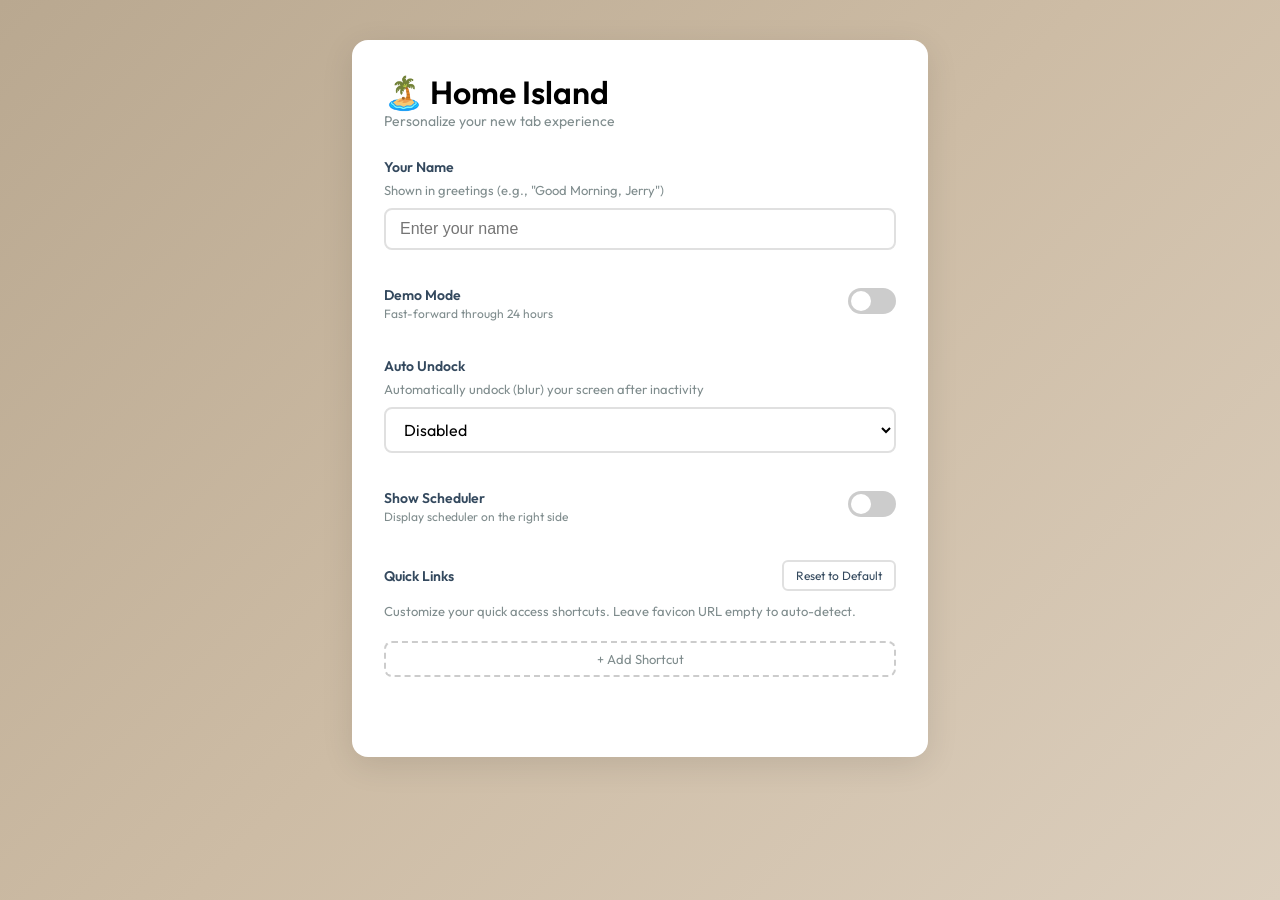
==== options.html @ 2af4ab64 "v1.2.5" ====
<!DOCTYPE html>
<html lang="en">
<head>
    <meta charset="UTF-8">
    <meta name="viewport" content="width=device-width, initial-scale=1.0">
    <link rel="stylesheet" href="styles/options.css">
    <link rel="preconnect" href="https://fonts.googleapis.com">
    <link rel="preconnect" href="https://fonts.gstatic.com" crossorigin>
    <link href="https://fonts.googleapis.com/css2?family=Outfit:wght@100..900&display=swap" rel="stylesheet">
    <title>Home Island Settings</title>
</head>
<body>
<div class="container">
    <a href="./index.html" class="home-title">🏝️ Home Island</a>
    <p class="subtitle">Personalize your new tab experience</p>

    <p class="chrome-notice" id="chromeNotice">ℹ️ <strong>Chrome footer visible?</strong> Right-click it and choose <strong>'Hide footer from new tab
        page'</strong>, or open <strong>Customize Chrome</strong> and disable <strong>'Show footer on New Tab page'</strong>.</p>

    <div class="setting-group">
        <label for="userName">Your Name</label>
        <p class="description">Shown in greetings (e.g., "Good Morning, Jerry")</p>
        <input type="text" id="userName" placeholder="Enter your name" maxlength="30">
    </div>

    <div class="setting-group">
        <div class="toggle-row">
            <div>
                <div class="toggle-label">Demo Mode</div>
                <div class="toggle-description">Fast-forward through 24 hours</div>
            </div>
            <label class="toggle">
                <input type="checkbox" id="demoToggle">
                <span class="toggle-slider"></span>
            </label>
        </div>
    </div>

    <div class="setting-group">
        <label for="autoUndock">Auto Undock</label>
        <p class="description">Automatically undock (blur) your screen after inactivity</p>
        <select id="autoUndock">
            <option value="0">Disabled</option>
            <option value="15000">15 seconds</option>
            <option value="30000">30 seconds</option>
            <option value="60000">1 minute</option>
            <option value="300000">5 minutes</option>
        </select>
    </div>

    <div class="setting-group">
        <div class="toggle-row">
            <div>
                <div class="toggle-label">Show Scheduler</div>
                <div class="toggle-description">Display scheduler on the right side</div>
            </div>
            <label class="toggle">
                <input type="checkbox" id="schedulerToggle">
                <span class="toggle-slider"></span>
            </label>
        </div>
    </div>

    <div class="setting-group" id="schedulerIdGroup" style="display: none;">
        <label for="schedulerId">Scheduler ID</label>
        <p class="description">Your unique scheduler identifier</p>
        <input type="text" id="schedulerId" placeholder="Enter your scheduler ID" maxlength="50">
    </div>

    <div class="setting-group">
        <div class="shortcuts-header">
            <label>Quick Links</label>
            <button type="button" class="btn-secondary" id="resetShortcuts">Reset to Default</button>
        </div>
        <p class="description">Customize your quick access shortcuts. Leave favicon URL empty to auto-detect.</p>
        <div id="shortcutList" class="shortcut-list">
            <!-- Shortcuts will be dynamically added here -->
        </div>
        <button type="button" class="btn-add" id="addShortcut">+ Add Shortcut</button>
    </div>

    <div class="status" id="status"></div>
</div>

<script src="scripts/options.js"></script>
</body>
</html>
---- styles/options.css ----
* {
    margin: 0;
    padding: 0;
    box-sizing: border-box;
}

body {
    font-family: "Outfit", sans-serif;
    background: linear-gradient(135deg, #b9a890, #cdbca5, #dccfbe);
    padding: 40px 20px;
    min-height: 100vh;
}

.home-title {
    font-size: 2rem;
    font-weight: 600;
    text-decoration: none;
    color: inherit;
    cursor: pointer;
    display: inline-block;
    transition: opacity 0.2s ease;
}

.home-title:hover {
    opacity: 0.7;
}

.container {
    max-width: 576px;
    margin: 0 auto;
    background: white;
    border-radius: 16px;
    padding: 32px;
    box-shadow: 0 8px 32px rgba(0, 0, 0, 0.1);
}

h1 {
    font-size: 28px;
    margin-bottom: 8px;
    color: #2c3e50;
}

.subtitle {
    color: #7f8c8d;
    margin-bottom: 28px;
    font-size: 14px;
}

.chrome-notice {
    display: none;
    background: #eef4fb;
    border: 1px solid #b6d4f5;
    border-radius: 10px;
    padding: 12px 16px;
    margin-bottom: 24px;
    font-size: 13px;
    color: #1a4a7a;
    line-height: 1.6;
}

.chrome-notice.visible {
    display: block;
}

.setting-group {
    margin-bottom: 24px;
}

label {
    display: block;
    font-weight: 600;
    margin-bottom: 6px;
    color: #34495e;
    font-size: 14px;
}

.description {
    color: #7f8c8d;
    font-size: 13px;
    margin-bottom: 10px;
}

input[type="text"] {
    width: 100%;
    padding: 10px 14px;
    border: 2px solid #e0e0e0;
    border-radius: 8px;
    font-size: 16px;
    transition: border-color 0.2s;
}

input[type="text"]:focus {
    outline: none;
    border-color: #c4b8a0;
}

select {
    width: 100%;
    padding: 10px 14px;
    border: 2px solid #e0e0e0;
    border-radius: 8px;
    font-size: 16px;
    font-family: inherit;
    background: white;
    cursor: pointer;
    transition: border-color 0.2s;
}

select:focus {
    outline: none;
    border-color: #c4b8a0;
}

.toggle-row {
    display: flex;
    align-items: center;
    justify-content: space-between;
    padding: 12px 0;
}

.toggle-label {
    font-weight: 600;
    color: #34495e;
    font-size: 14px;
}

.toggle-description {
    color: #7f8c8d;
    font-size: 12px;
    margin-top: 2px;
}

.toggle {
    position: relative;
    width: 48px;
    height: 26px;
}

.toggle input {
    opacity: 0;
    width: 0;
    height: 0;
}

.toggle-slider {
    position: absolute;
    cursor: pointer;
    inset: 0;
    background: #ccc;
    border-radius: 26px;
    transition: 0.3s;
}

.toggle-slider::before {
    content: "";
    position: absolute;
    height: 20px;
    width: 20px;
    left: 3px;
    bottom: 3px;
    background: white;
    border-radius: 50%;
    transition: 0.3s;
}

.toggle input:checked + .toggle-slider {
    background: #c4b8a0;
}

.toggle input:checked + .toggle-slider::before {
    transform: translateX(22px);
}

.status {
    margin-top: 16px;
    padding: 12px;
    border-radius: 8px;
    font-size: 14px;
    text-align: center;
    opacity: 0;
    transition: opacity 0.3s;
}

.status.show {
    opacity: 1;
}

.status.success {
    background: #d4edda;
    color: #155724;
}

.shortcuts-header {
    display: flex;
    justify-content: space-between;
    align-items: center;
    margin-bottom: 12px;
}

.shortcuts-header label {
    margin-bottom: 0;
}

.btn-secondary {
    padding: 6px 12px;
    border: 2px solid #e0e0e0;
    border-radius: 6px;
    background: white;
    cursor: pointer;
    font-size: 12px;
    font-family: inherit;
    color: #34495e;
    transition: border-color 0.2s,
    background 0.2s;
}

.btn-secondary:hover {
    border-color: #c4b8a0;
    background: #faf8f5;
}

.shortcut-list {
    display: flex;
    flex-direction: column;
    gap: 8px;
    margin-bottom: 12px;
}

.shortcut-item {
    display: flex;
    gap: 6px;
    align-items: center;
    padding: 8px;
    background: #f8f8f8;
    border-radius: 8px;
}

.reorder-btns {
    display: flex;
    flex-direction: column;
    gap: 2px;
    flex-shrink: 0;
}

.btn-reorder {
    padding: 4px 6px;
    border: none;
    background: #e0e0e0;
    cursor: pointer;
    color: #555;
    font-size: 10px;
    line-height: 1;
    border-radius: 3px;
    transition: background 0.2s;
    display: flex;
    align-items: center;
    justify-content: center;
}

.btn-reorder:hover {
    background: #c4b8a0;
}

.btn-reorder:disabled {
    opacity: 0.3;
    cursor: default;
}

.shortcut-item input {
    padding: 6px 8px;
    border: 2px solid #e0e0e0;
    border-radius: 6px;
    font-size: 13px;
    transition: border-color 0.2s;
}

.shortcut-item input:focus {
    outline: none;
    border-color: #c4b8a0;
}

.shortcut-item input::placeholder {
    color: #aaa;
}

.shortcut-item .shortcut-name {
    width: 80px;
    flex-shrink: 0;
}

.shortcut-item .shortcut-url {
    flex: 1;
    min-width: 120px;
}

.shortcut-item .shortcut-favicon {
    width: 140px;
    flex-shrink: 0;
}

.btn-remove {
    padding: 4px 8px;
    border: none;
    background: transparent;
    cursor: pointer;
    color: #e74c3c;
    font-size: 16px;
    line-height: 1;
    transition: opacity 0.2s;
    flex-shrink: 0;
}

.btn-remove:hover {
    opacity: 0.7;
}

.btn-add {
    width: 100%;
    padding: 8px;
    border: 2px dashed #ccc;
    border-radius: 8px;
    background: transparent;
    cursor: pointer;
    font-size: 13px;
    font-family: inherit;
    color: #7f8c8d;
    transition: border-color 0.2s,
    color 0.2s;
}

.btn-add:hover {
    border-color: #c4b8a0;
    color: #34495e;
}
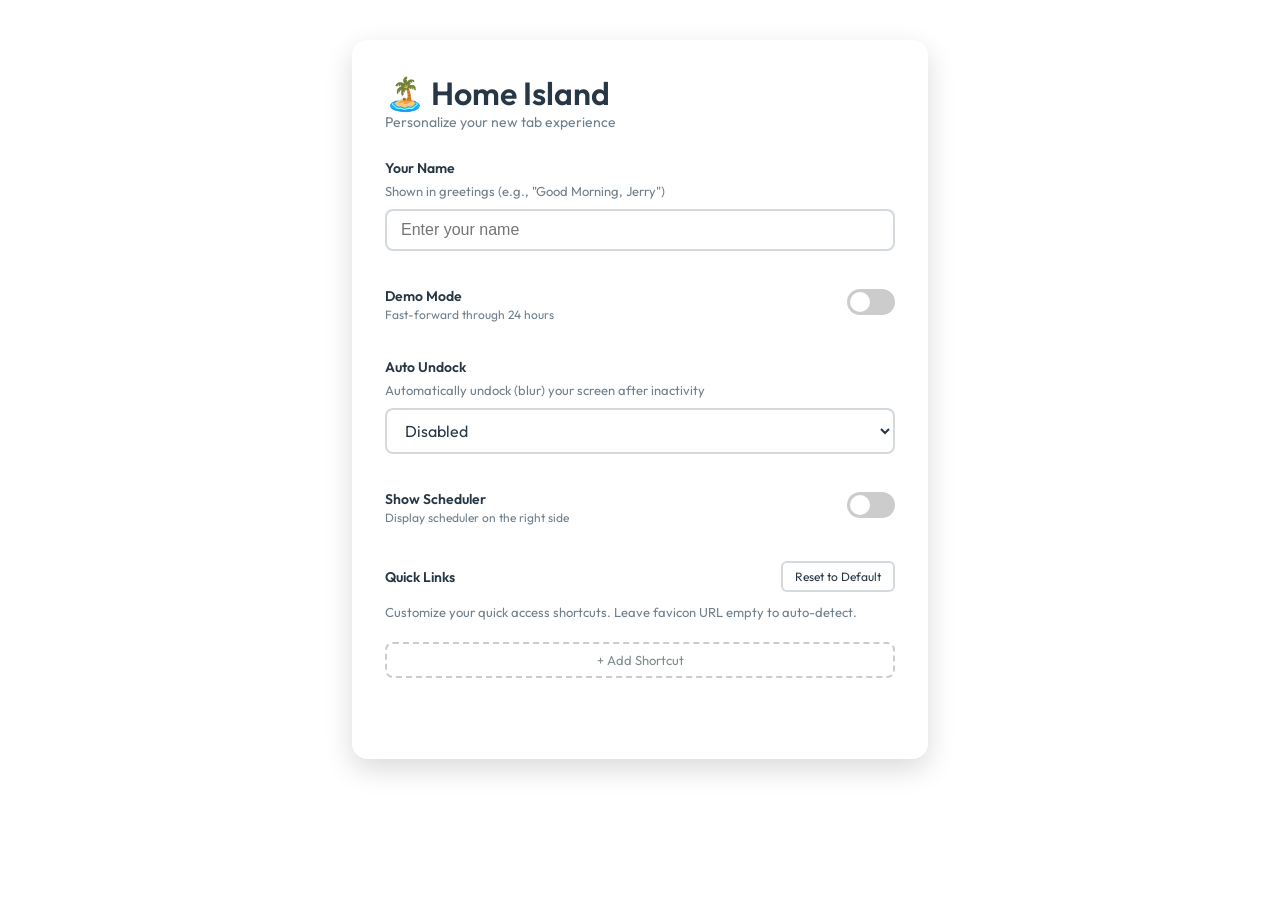
==== commit 3ce8b860: "refactor background with centralized theme, resolves #11" ====
--- a/options.html
+++ b/options.html
@@ -3,6 +3,8 @@
 <head>
     <meta charset="UTF-8">
     <meta name="viewport" content="width=device-width, initial-scale=1.0">
+    <link rel="stylesheet" href="styles/background.css">
+    <link rel="stylesheet" href="styles/stars.css">
     <link rel="stylesheet" href="styles/options.css">
     <link rel="preconnect" href="https://fonts.googleapis.com">
     <link rel="preconnect" href="https://fonts.gstatic.com" crossorigin>
@@ -10,6 +12,8 @@
     <title>Home Island Settings</title>
 </head>
 <body>
+<div class="dynamic-background" id="dynamic-background"></div>
+<div class="stars-container" id="stars-container"></div>
 <div class="container">
     <a href="./index.html" class="home-title">🏝️ Home Island</a>
     <p class="subtitle">Personalize your new tab experience</p>
@@ -44,7 +48,9 @@
             <option value="15000">15 seconds</option>
             <option value="30000">30 seconds</option>
             <option value="60000">1 minute</option>
+            <option value="120000">2 minutes</option>
             <option value="300000">5 minutes</option>
+            <option value="600000">10 minutes</option>
         </select>
     </div>
 
@@ -82,6 +88,8 @@
     <div class="status" id="status"></div>
 </div>
 
+<script src="scripts/theme.js"></script>
+<script src="scripts/stars.js"></script>
 <script src="scripts/options.js"></script>
 </body>
 </html>
--- a/styles/background.css
+++ b/styles/background.css
@@ -0,0 +1,11 @@
+.dynamic-background {
+    position: fixed;
+    top: 0;
+    left: 0;
+    width: 100vw;
+    height: 100vh;
+    z-index: -1;
+    transition: background 6s ease-in-out;
+    /* performance: No pointer events needed on the background gradient */
+    pointer-events: none;
+}
--- a/styles/stars.css
+++ b/styles/stars.css
@@ -0,0 +1,15 @@
+.stars-container {
+    position: fixed;
+    top: 0;
+    left: 0;
+    width: 100%;
+    height: 100%;
+    pointer-events: none;
+    z-index: 0;
+}
+
+.stars-container canvas {
+    width: 100%;
+    height: 100%;
+    display: block;
+}
--- a/styles/options.css
+++ b/styles/options.css
@@ -1,3 +1,24 @@
+/* Mode-aware surface tokens so the settings card stays readable on dynamic backgrounds */
+:root {
+    --options-card-bg: rgba(255, 255, 255, 0.64);
+    --options-card-border: rgba(255, 255, 255, 0.45);
+    --options-text: #273746;
+    --options-text-muted: #6f7f8c;
+    --options-control-bg: rgba(255, 255, 255, 0.78);
+    --options-control-border: rgba(160, 170, 182, 0.45);
+    --options-row-bg: rgba(255, 255, 255, 0.38);
+}
+
+html.dark-mode {
+    --options-card-bg: rgba(14, 20, 30, 0.56);
+    --options-card-border: rgba(255, 255, 255, 0.15);
+    --options-text: #ecf3fa;
+    --options-text-muted: #b9c8d8;
+    --options-control-bg: rgba(20, 30, 42, 0.62);
+    --options-control-border: rgba(185, 205, 225, 0.35);
+    --options-row-bg: rgba(20, 30, 42, 0.42);
+}
+
 * {
     margin: 0;
     padding: 0;
@@ -6,7 +27,8 @@
 
 body {
     font-family: "Outfit", sans-serif;
-    background: linear-gradient(135deg, #b9a890, #cdbca5, #dccfbe);
+    background: transparent;
+    color: var(--options-text);
     padding: 40px 20px;
     min-height: 100vh;
 }
@@ -28,20 +50,24 @@
 .container {
     max-width: 576px;
     margin: 0 auto;
-    background: white;
+    background: var(--options-card-bg);
+    border: 1px solid var(--options-card-border);
+    position: relative;
+    z-index: 1;
     border-radius: 16px;
     padding: 32px;
-    box-shadow: 0 8px 32px rgba(0, 0, 0, 0.1);
+    box-shadow: 0 10px 28px rgba(0, 0, 0, 0.15);
+    backdrop-filter: blur(18px) saturate(140%);
 }
 
 h1 {
     font-size: 28px;
     margin-bottom: 8px;
-    color: #2c3e50;
+    color: var(--options-text);
 }
 
 .subtitle {
-    color: #7f8c8d;
+    color: var(--options-text-muted);
     margin-bottom: 28px;
     font-size: 14px;
 }
@@ -70,12 +96,12 @@
     display: block;
     font-weight: 600;
     margin-bottom: 6px;
-    color: #34495e;
+    color: var(--options-text);
     font-size: 14px;
 }
 
 .description {
-    color: #7f8c8d;
+    color: var(--options-text-muted);
     font-size: 13px;
     margin-bottom: 10px;
 }
@@ -83,8 +109,10 @@
 input[type="text"] {
     width: 100%;
     padding: 10px 14px;
-    border: 2px solid #e0e0e0;
-    border-radius: 8px;
+    border: 2px solid var(--options-control-border);
+    border-radius: 8px;
+    background: var(--options-control-bg);
+    color: var(--options-text);
     font-size: 16px;
     transition: border-color 0.2s;
 }
@@ -97,11 +125,12 @@
 select {
     width: 100%;
     padding: 10px 14px;
-    border: 2px solid #e0e0e0;
+    border: 2px solid var(--options-control-border);
     border-radius: 8px;
     font-size: 16px;
     font-family: inherit;
-    background: white;
+    background: var(--options-control-bg);
+    color: var(--options-text);
     cursor: pointer;
     transition: border-color 0.2s;
 }
@@ -120,12 +149,12 @@
 
 .toggle-label {
     font-weight: 600;
-    color: #34495e;
+    color: var(--options-text);
     font-size: 14px;
 }
 
 .toggle-description {
-    color: #7f8c8d;
+    color: var(--options-text-muted);
     font-size: 12px;
     margin-top: 2px;
 }
@@ -203,13 +232,13 @@
 
 .btn-secondary {
     padding: 6px 12px;
-    border: 2px solid #e0e0e0;
+    border: 2px solid var(--options-control-border);
     border-radius: 6px;
-    background: white;
+    background: var(--options-control-bg);
     cursor: pointer;
     font-size: 12px;
     font-family: inherit;
-    color: #34495e;
+    color: var(--options-text);
     transition: border-color 0.2s,
     background 0.2s;
 }
@@ -231,7 +260,7 @@
     gap: 6px;
     align-items: center;
     padding: 8px;
-    background: #f8f8f8;
+    background: var(--options-row-bg);
     border-radius: 8px;
 }
 
@@ -268,8 +297,10 @@
 
 .shortcut-item input {
     padding: 6px 8px;
-    border: 2px solid #e0e0e0;
+    border: 2px solid var(--options-control-border);
     border-radius: 6px;
+    background: var(--options-control-bg);
+    color: var(--options-text);
     font-size: 13px;
     transition: border-color 0.2s;
 }
@@ -332,3 +363,19 @@
     border-color: #c4b8a0;
     color: #34495e;
 }
+
+body.transitions-ready,
+body.transitions-ready .container,
+body.transitions-ready .subtitle,
+body.transitions-ready label,
+body.transitions-ready .description,
+body.transitions-ready .toggle-label,
+body.transitions-ready .toggle-description,
+body.transitions-ready input[type="text"],
+body.transitions-ready select,
+body.transitions-ready .btn-secondary,
+body.transitions-ready .shortcut-item,
+body.transitions-ready .shortcut-item input {
+    transition: color 2s ease-in-out, background 2s ease-in-out, border-color 2s ease-in-out, box-shadow 2s ease-in-out;
+}
+
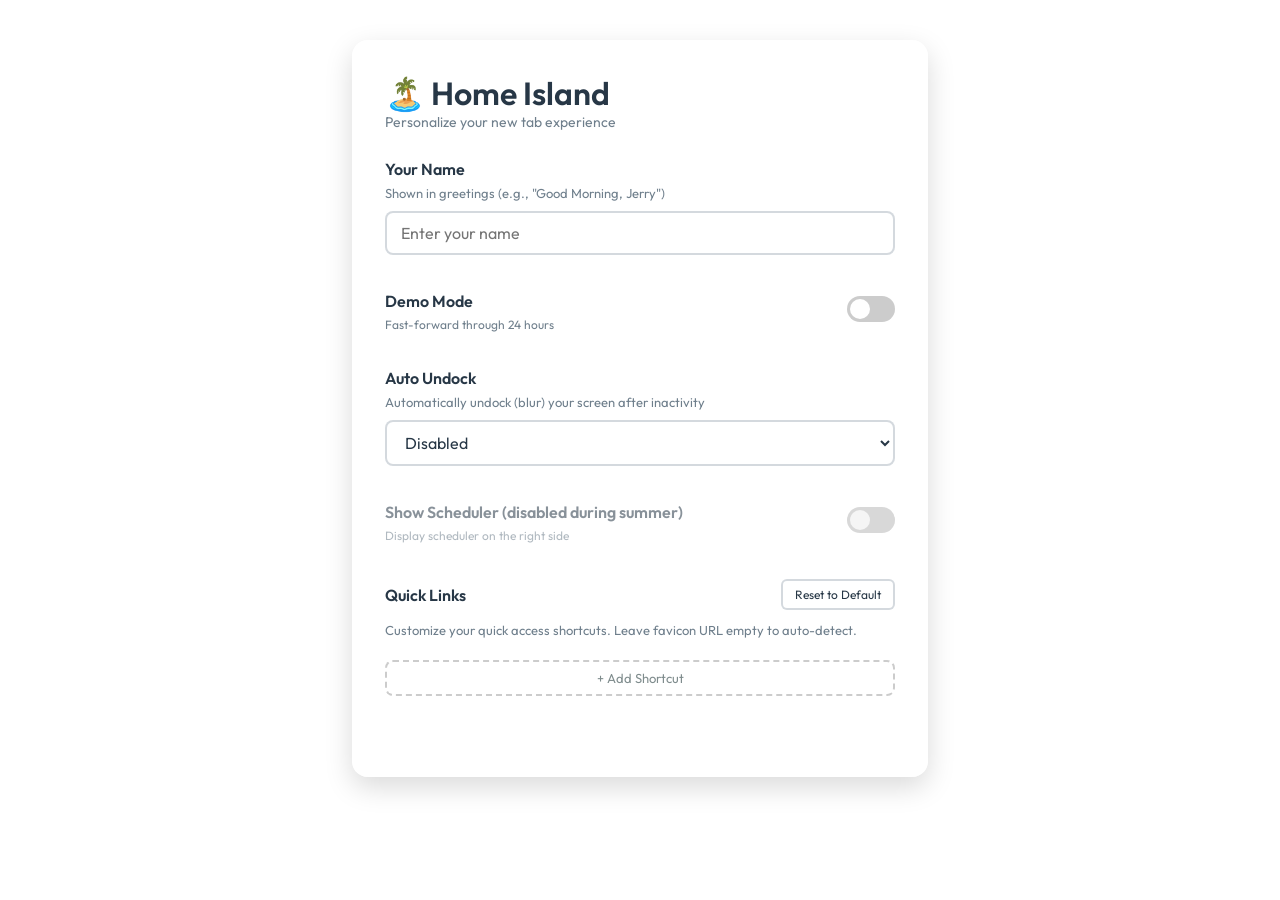
==== commit 014cefd9: "small tweak to options styles, disable scheduler" ====
--- a/options.html
+++ b/options.html
@@ -30,7 +30,7 @@
     <div class="setting-group">
         <div class="toggle-row">
             <div>
-                <div class="toggle-label">Demo Mode</div>
+                <label for="demoToggle">Demo Mode</label>
                 <div class="toggle-description">Fast-forward through 24 hours</div>
             </div>
             <label class="toggle">
@@ -54,14 +54,14 @@
         </select>
     </div>
 
-    <div class="setting-group">
+    <div class="setting-group is-disabled" aria-disabled="true">
         <div class="toggle-row">
             <div>
-                <div class="toggle-label">Show Scheduler</div>
+                <label for="schedulerToggle">Show Scheduler (disabled during summer)</label>
                 <div class="toggle-description">Display scheduler on the right side</div>
             </div>
             <label class="toggle">
-                <input type="checkbox" id="schedulerToggle">
+                <input type="checkbox" id="schedulerToggle" disabled>
                 <span class="toggle-slider"></span>
             </label>
         </div>
--- a/styles/options.css
+++ b/styles/options.css
@@ -60,11 +60,6 @@
     backdrop-filter: blur(18px) saturate(140%);
 }
 
-h1 {
-    font-size: 28px;
-    margin-bottom: 8px;
-    color: var(--options-text);
-}
 
 .subtitle {
     color: var(--options-text-muted);
@@ -92,12 +87,28 @@
     margin-bottom: 24px;
 }
 
+.setting-group.is-disabled .toggle-row {
+    opacity: 0.55;
+}
+
+.setting-group.is-disabled .toggle {
+    cursor: not-allowed;
+}
+
+.setting-group.is-disabled .toggle-slider {
+    background: #b8b8b8;
+}
+
+.setting-group.is-disabled .toggle-slider::before {
+    background: #ececec;
+}
+
 label {
     display: block;
     font-weight: 600;
     margin-bottom: 6px;
     color: var(--options-text);
-    font-size: 14px;
+    font-size: 16px;
 }
 
 .description {
@@ -106,7 +117,8 @@
     margin-bottom: 10px;
 }
 
-input[type="text"] {
+input[type="text"],
+select {
     width: 100%;
     padding: 10px 14px;
     border: 2px solid var(--options-control-border);
@@ -114,30 +126,23 @@
     background: var(--options-control-bg);
     color: var(--options-text);
     font-size: 16px;
+    font-family: inherit;
+}
+
+input[type="text"] {
     transition: border-color 0.2s;
 }
 
-input[type="text"]:focus {
+input[type="text"]:focus,
+select:focus,
+.shortcut-item input:focus {
     outline: none;
     border-color: #c4b8a0;
 }
 
 select {
-    width: 100%;
-    padding: 10px 14px;
-    border: 2px solid var(--options-control-border);
-    border-radius: 8px;
-    font-size: 16px;
-    font-family: inherit;
-    background: var(--options-control-bg);
-    color: var(--options-text);
     cursor: pointer;
     transition: border-color 0.2s;
-}
-
-select:focus {
-    outline: none;
-    border-color: #c4b8a0;
 }
 
 .toggle-row {
@@ -147,11 +152,6 @@
     padding: 12px 0;
 }
 
-.toggle-label {
-    font-weight: 600;
-    color: var(--options-text);
-    font-size: 14px;
-}
 
 .toggle-description {
     color: var(--options-text-muted);
@@ -305,10 +305,6 @@
     transition: border-color 0.2s;
 }
 
-.shortcut-item input:focus {
-    outline: none;
-    border-color: #c4b8a0;
-}
 
 .shortcut-item input::placeholder {
     color: #aaa;
@@ -369,7 +365,6 @@
 body.transitions-ready .subtitle,
 body.transitions-ready label,
 body.transitions-ready .description,
-body.transitions-ready .toggle-label,
 body.transitions-ready .toggle-description,
 body.transitions-ready input[type="text"],
 body.transitions-ready select,
@@ -378,4 +373,3 @@
 body.transitions-ready .shortcut-item input {
     transition: color 2s ease-in-out, background 2s ease-in-out, border-color 2s ease-in-out, box-shadow 2s ease-in-out;
 }
-
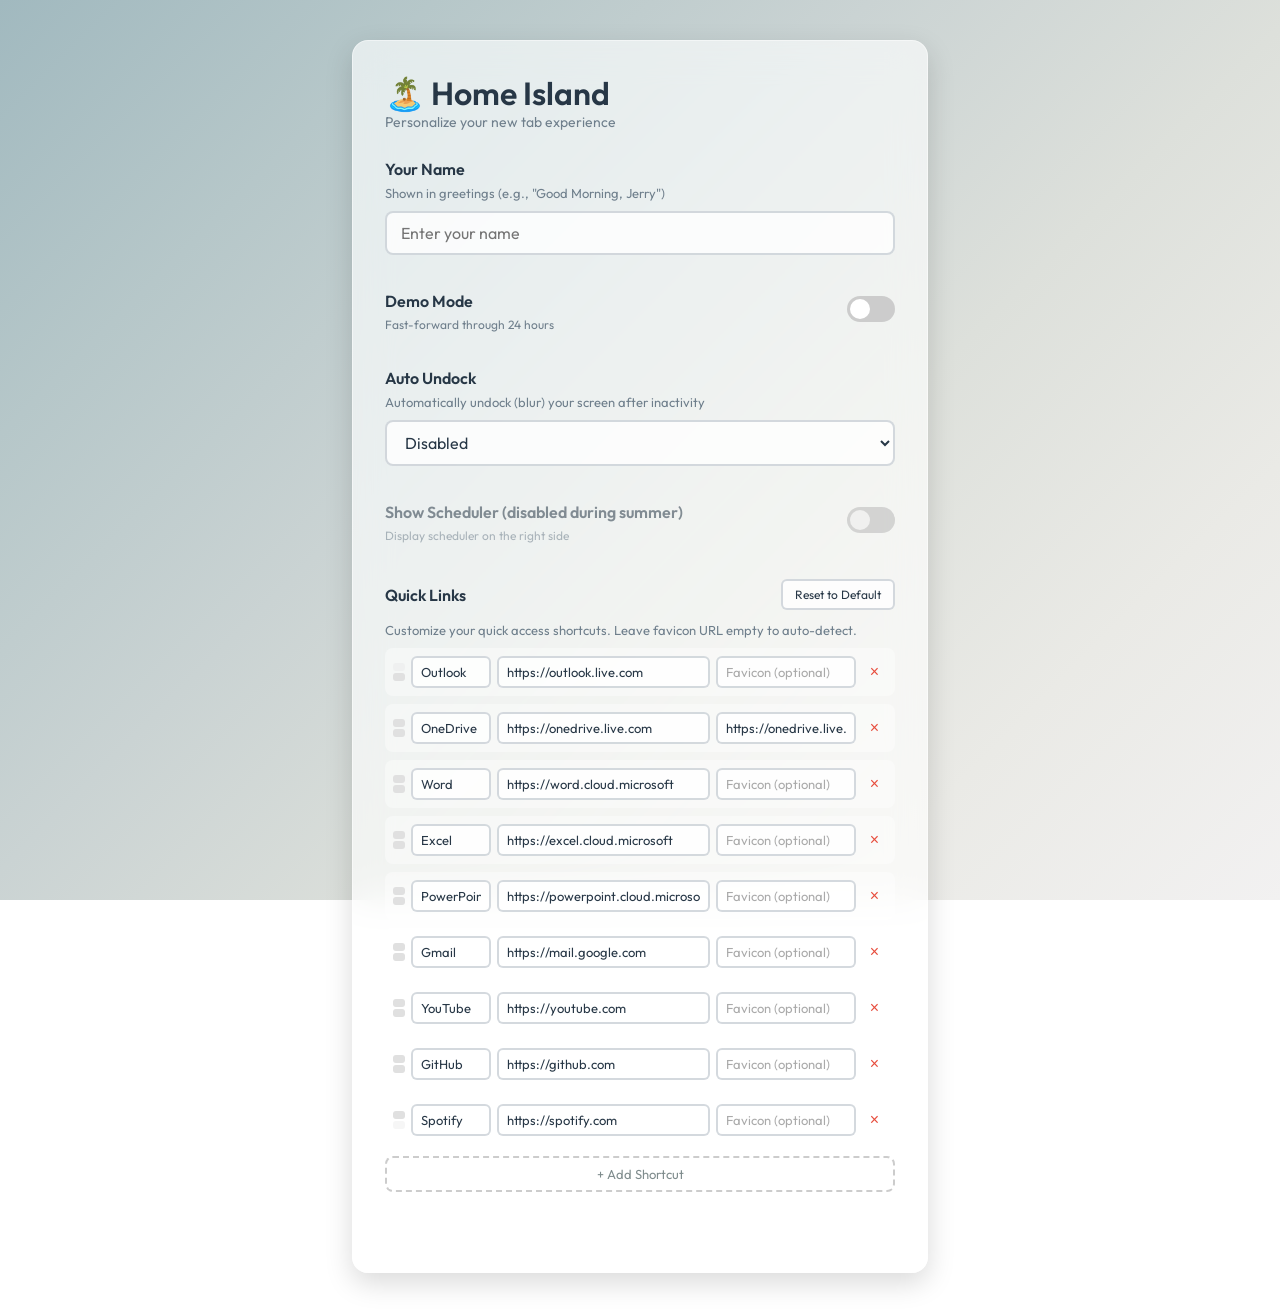
==== commit f3b56135: "remove auto focus search input; fix small issues" ====
--- a/options.html
+++ b/options.html
@@ -3,6 +3,7 @@
 <head>
     <meta charset="UTF-8">
     <meta name="viewport" content="width=device-width, initial-scale=1.0">
+    <script src="scripts/theme-init.js"></script>
     <link rel="stylesheet" href="styles/background.css">
     <link rel="stylesheet" href="styles/stars.css">
     <link rel="stylesheet" href="styles/options.css">
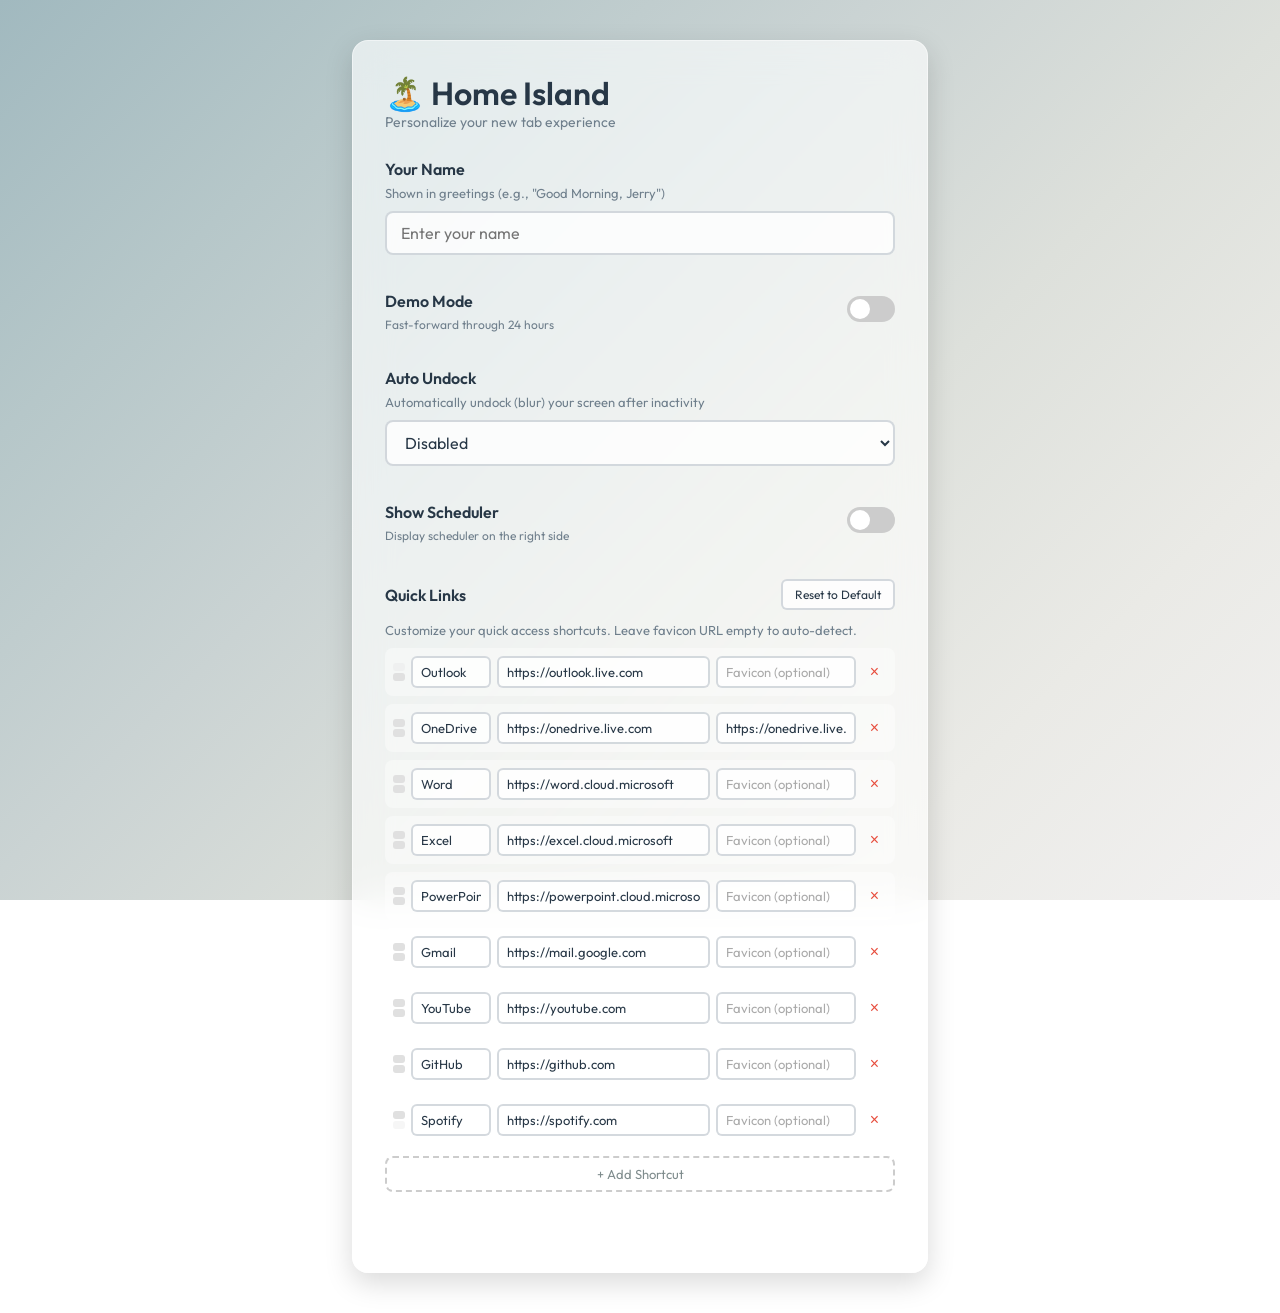
==== commit b1c24bc3: "resolves #15, add different greeting messages; v1.3.5" ====
--- a/options.html
+++ b/options.html
@@ -3,6 +3,9 @@
 <head>
     <meta charset="UTF-8">
     <meta name="viewport" content="width=device-width, initial-scale=1.0">
+    <link rel="icon" type="image/png" sizes="128x128" href="icons/icon128.png">
+    <link rel="icon" type="image/png" sizes="48x48" href="icons/icon48.png">
+    <link rel="icon" type="image/png" sizes="24x24" href="icons/icon24.png">
     <script src="scripts/theme-init.js"></script>
     <link rel="stylesheet" href="styles/background.css">
     <link rel="stylesheet" href="styles/stars.css">
@@ -55,14 +58,14 @@
         </select>
     </div>
 
-    <div class="setting-group is-disabled" aria-disabled="true">
+    <div class="setting-group">
         <div class="toggle-row">
             <div>
-                <label for="schedulerToggle">Show Scheduler (disabled during summer)</label>
+                <label for="schedulerToggle">Show Scheduler</label>
                 <div class="toggle-description">Display scheduler on the right side</div>
             </div>
             <label class="toggle">
-                <input type="checkbox" id="schedulerToggle" disabled>
+                <input type="checkbox" id="schedulerToggle">
                 <span class="toggle-slider"></span>
             </label>
         </div>
@@ -70,7 +73,7 @@
 
     <div class="setting-group" id="schedulerIdGroup" style="display: none;">
         <label for="schedulerId">Scheduler ID</label>
-        <p class="description">Your unique scheduler identifier</p>
+        <p class="description">Your unique scheduler identifier. Required, the panel stays hidden until this is set.</p>
         <input type="text" id="schedulerId" placeholder="Enter your scheduler ID" maxlength="50">
     </div>
 
@@ -89,6 +92,8 @@
     <div class="status" id="status"></div>
 </div>
 
+<script src="scripts/storage.js"></script>
+<script src="scripts/constants.js"></script>
 <script src="scripts/theme.js"></script>
 <script src="scripts/stars.js"></script>
 <script src="scripts/options.js"></script>
